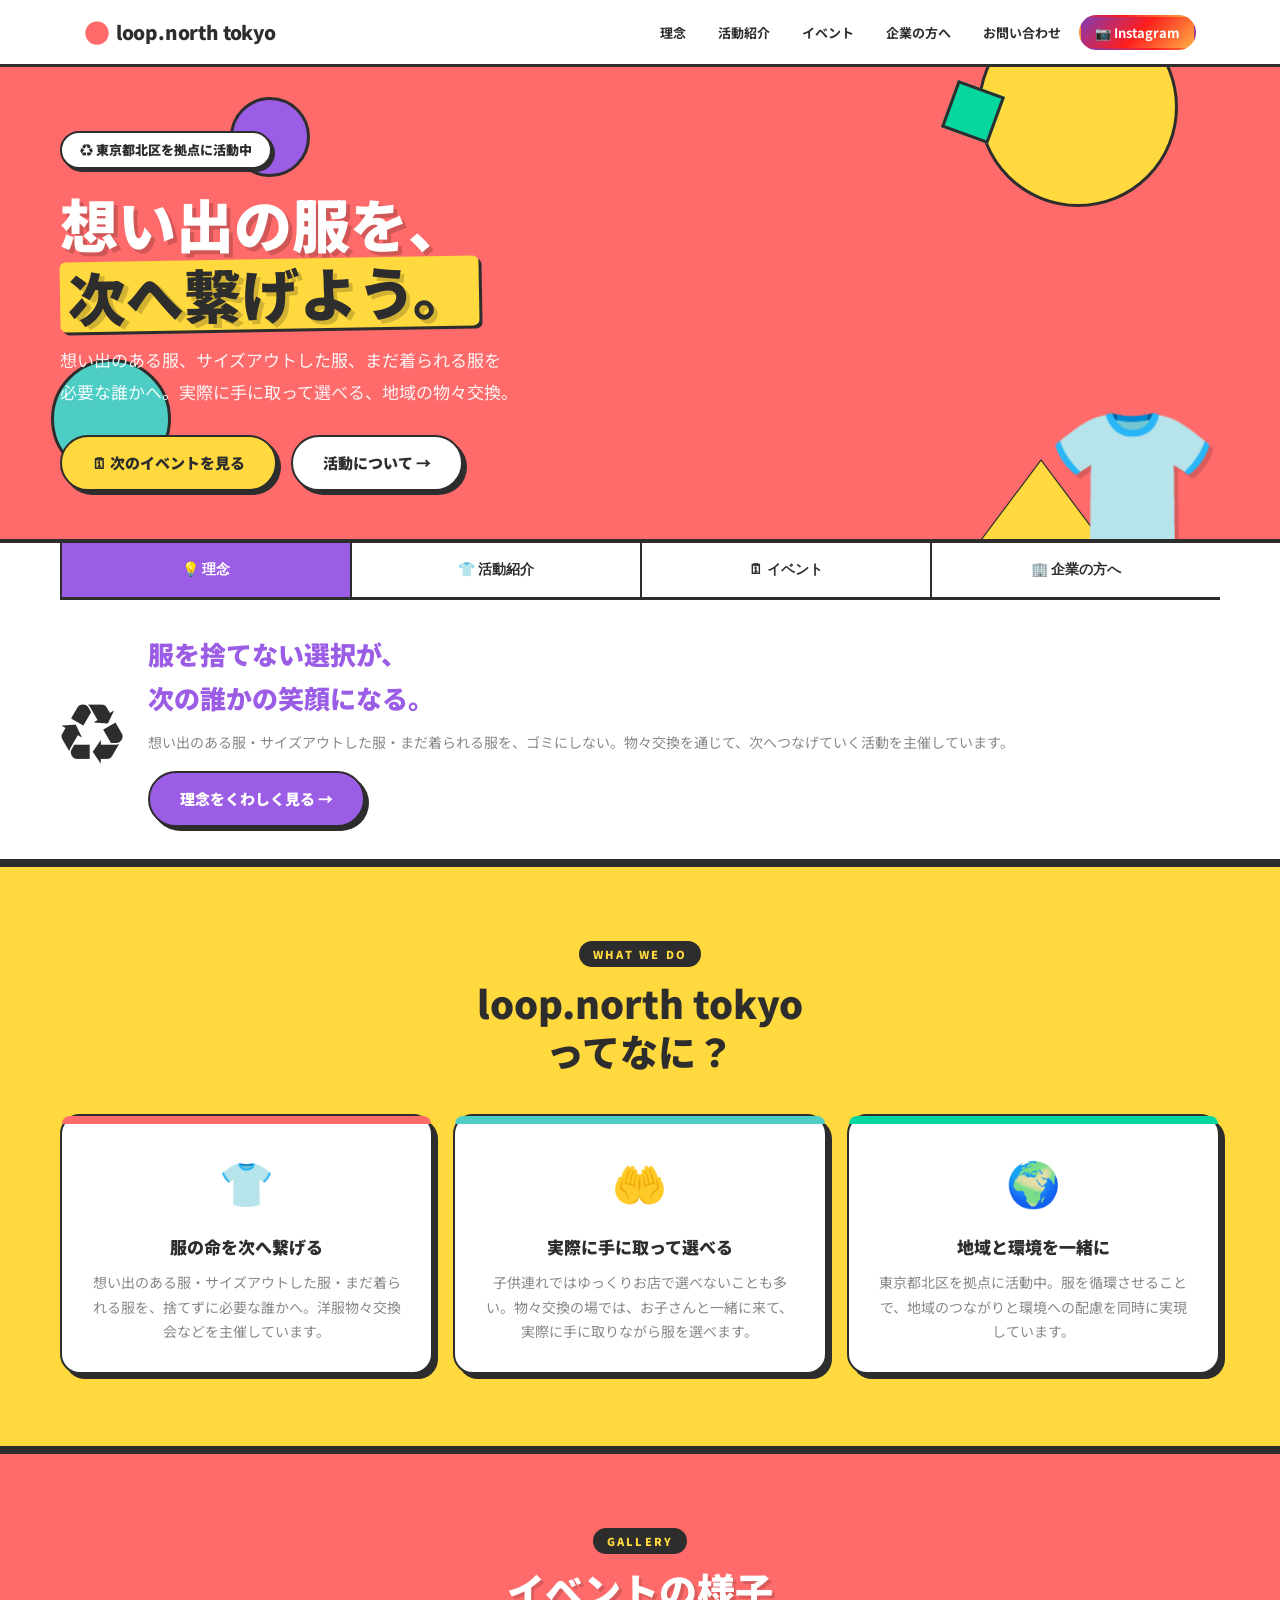
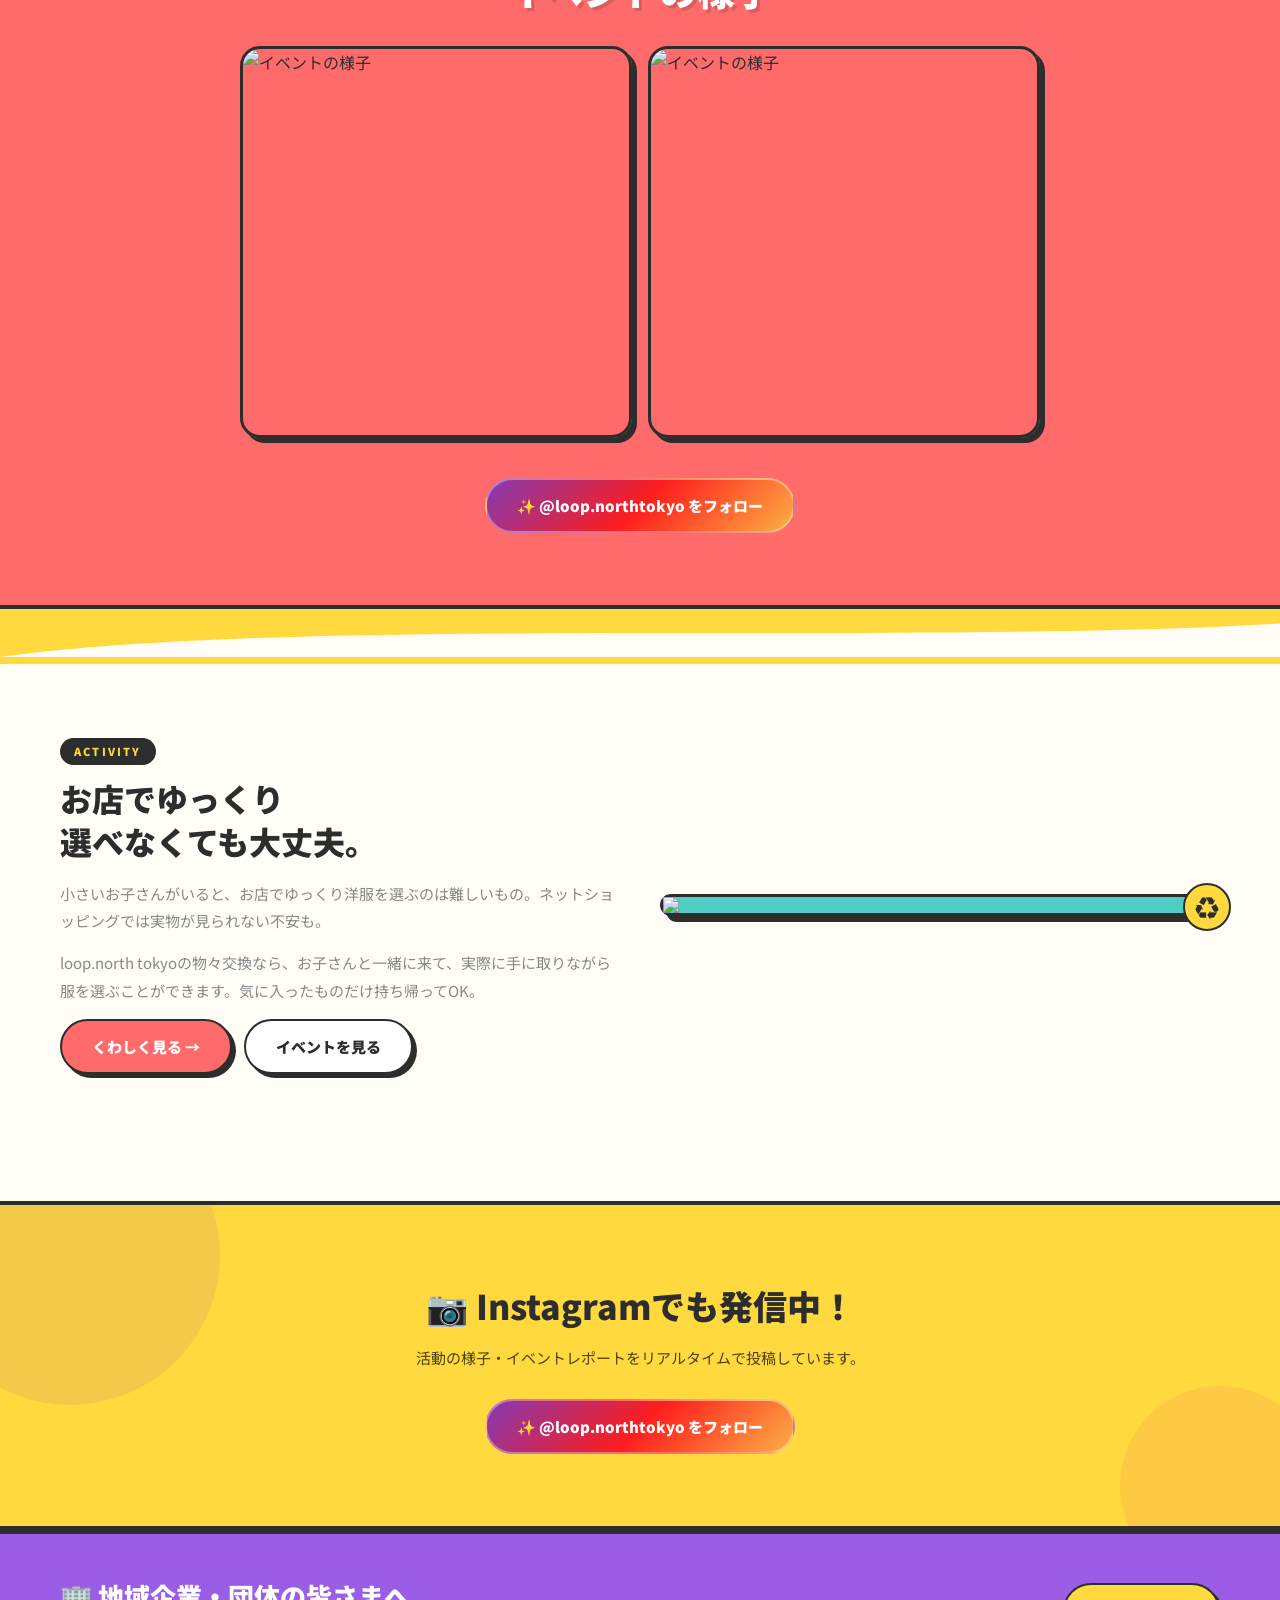
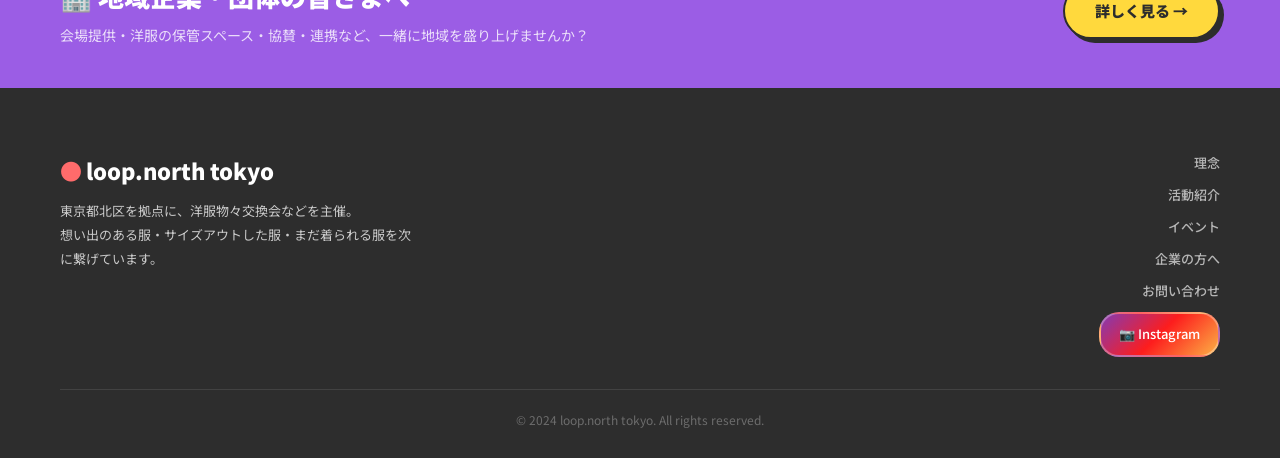
==== index.html @ 9714b1cc "Add files via upload" ====
<!DOCTYPE html>
<html lang="ja">
<head>
  <meta charset="UTF-8">
  <meta name="viewport" content="width=device-width, initial-scale=1.0">
  <title>loop.north tokyo | 洋服物々交換コミュニティ</title>
  <meta name="description" content="loop.north tokyoは東京都北区を拠点に、想い出のある洋服・サイズアウトした洋服・まだ着られる服を次に繋げる物々交換活動を主催しています。">
  <link rel="preconnect" href="https://fonts.googleapis.com">
  <link href="https://fonts.googleapis.com/css2?family=Noto+Sans+JP:wght@400;500;700;900&display=swap" rel="stylesheet">
  <link rel="stylesheet" href="style.css">
  <style>
    .hero {
      background: var(--coral);
      border-bottom: 4px solid var(--dark);
      position: relative;
      overflow: hidden;
      padding: 64px 24px 0;
    }
    .hero .c1 { position:absolute;width:200px;height:200px;background:var(--yellow);border-radius:50%;top:-60px;right:8%;border:3px solid var(--dark); }
    .hero .c2 { position:absolute;width:120px;height:120px;background:var(--mint);border-radius:50%;bottom:60px;left:4%;border:3px solid var(--dark); }
    .hero .c3 { position:absolute;width:80px;height:80px;background:var(--purple);border-radius:50%;top:30px;left:18%;border:3px solid var(--dark); }
    .hero .tri { position:absolute;bottom:-2px;right:14%;width:0;height:0;border-left:60px solid transparent;border-right:60px solid transparent;border-bottom:80px solid var(--yellow);filter:drop-shadow(0 -2px 0 var(--dark)); }
    .hero .sq  { position:absolute;top:20px;right:22%;width:50px;height:50px;background:var(--green);border:3px solid var(--dark);transform:rotate(20deg); }

    .hero-inner {
      max-width:1160px;margin:0 auto;
      display:grid;grid-template-columns:1fr auto;
      gap:32px;align-items:flex-end;
      position:relative;z-index:1;
    }
    .hero-text { padding-bottom:48px; }
    .hero-kicker {
      display:inline-flex;align-items:center;gap:8px;
      background:var(--white);border:2.5px solid var(--dark);
      border-radius:40px;padding:6px 18px;
      font-size:13px;font-weight:900;color:var(--dark);
      margin-bottom:20px;box-shadow:3px 3px 0 var(--dark);
    }
    .hero h1 {
      font-size:clamp(30px,6vw,58px);font-weight:900;
      line-height:1.2;color:var(--white);
      text-shadow:4px 4px 0 rgba(0,0,0,.18);margin-bottom:16px;
    }
    .hero h1 .hl {
      background:var(--yellow);color:var(--dark);
      padding:0 8px;border-radius:6px;
      display:inline-block;transform:rotate(-1deg);
      box-shadow:3px 3px 0 var(--dark);
    }
    .hero-desc { font-size:clamp(14px,2vw,17px);color:rgba(255,255,255,.92);line-height:1.85;margin-bottom:28px;max-width:500px; }
    .hero-btns { display:flex;gap:14px;flex-wrap:wrap; }
    .hero-visual { display:flex;align-items:flex-end;justify-content:center;padding-bottom:0; }
    .hero-visual .big-emoji { font-size:clamp(80px,12vw,140px);line-height:1;filter:drop-shadow(4px 4px 0 rgba(0,0,0,.15));animation:bounce 2.4s ease-in-out infinite; }
    @keyframes bounce { 0%,100%{transform:translateY(0)} 50%{transform:translateY(-14px)} }

    /* タブバナー */
    .tab-banner { background:var(--white);border-bottom:4px solid var(--dark);padding:0 24px; }
    .tab-banner-inner { max-width:1160px;margin:0 auto; }
    .tabs-bar { border-radius:0;border:none;background:transparent;gap:0; }
    .tab-btn { padding:18px 12px;font-size:14px;border-right:2px solid var(--dark);border-radius:0;border-top:none;border-bottom:none;border-left:none; }
    .tab-btn:first-child { border-left:2px solid var(--dark); }
    .tab-panel { padding:32px 0;border-top:3px solid var(--dark); }
    .tab-panel-grid { display:grid;grid-template-columns:auto 1fr;gap:24px;align-items:center; }
    .tab-panel-icon { font-size:64px;text-align:center; }
    .tab-panel h3 { font-size:clamp(18px,3vw,26px);font-weight:900;margin-bottom:10px; }
    .tab-panel p  { font-size:14px;color:var(--muted);line-height:1.8;margin-bottom:16px; }

    /* 特徴 */
    .features-section { background:var(--yellow);border-top:4px solid var(--dark);border-bottom:4px solid var(--dark); }
    .feature-card { text-align:center; }
    .feature-card .card-top { height:8px;border-radius:var(--radius) var(--radius) 0 0;margin:-28px -28px 20px; }
    .feature-icon { font-size:44px;margin-bottom:14px;display:block; }
    .feature-card h3 { font-size:17px;font-weight:900;margin-bottom:8px; }
    .feature-card p  { font-size:14px;color:var(--muted);line-height:1.75; }

    /* 活動紹介 */
    .activity-section { background:var(--bg); }
    .activity-grid { display:grid;grid-template-columns:1fr 1fr;gap:40px;align-items:center; }
    .activity-text h2 { font-size:clamp(22px,4vw,32px);font-weight:900;line-height:1.35;margin-bottom:16px; }
    .activity-text p  { font-size:15px;color:var(--muted);line-height:1.85;margin-bottom:14px; }
    .activity-visual {
      background:var(--mint);border:3px solid var(--dark);
      border-radius:var(--radius);box-shadow:6px 6px 0 var(--dark);
      padding:40px;text-align:center;font-size:64px;line-height:1.6;
      position:relative;
    }
    .activity-visual::before { content:'♻️';position:absolute;font-size:24px;top:-14px;right:-14px;background:var(--yellow);width:44px;height:44px;border-radius:50%;display:flex;align-items:center;justify-content:center;border:2.5px solid var(--dark); }

    /* Instagram */
    .ig-section { background:var(--yellow);border-top:4px solid var(--dark);border-bottom:4px solid var(--dark);padding:72px 24px;text-align:center;position:relative;overflow:hidden; }
    .ig-section::before { content:'';position:absolute;width:300px;height:300px;background:rgba(131,58,180,.1);border-radius:50%;top:-100px;left:-80px; }
    .ig-section::after  { content:'';position:absolute;width:200px;height:200px;background:rgba(255,107,107,.15);border-radius:50%;bottom:-60px;right:-40px; }
    .ig-section h2 { font-size:clamp(22px,4vw,34px);font-weight:900;color:var(--dark);margin-bottom:10px;position:relative;z-index:1; }
    .ig-section p  { font-size:15px;color:rgba(0,0,0,.7);margin-bottom:28px;position:relative;z-index:1; }
    .btn-ig { display:inline-flex;align-items:center;gap:10px;background:linear-gradient(135deg,#833ab4,#fd1d1d,#fcb045);color:var(--white);font-weight:900;font-size:16px;padding:16px 36px;border-radius:40px;border:3px solid rgba(255,255,255,.4);transition:all .2s;position:relative;z-index:1;box-shadow:0 6px 24px rgba(0,0,0,.3); }
    .btn-ig:hover { transform:translateY(-3px);box-shadow:0 10px 32px rgba(0,0,0,.4);opacity:1; }

    /* スポンサーストリップ */
    .sponsor-strip { background:var(--purple);border-top:4px solid var(--dark);border-bottom:4px solid var(--dark);padding:40px 24px; }
    .sponsor-strip-inner { max-width:1160px;margin:0 auto;display:flex;align-items:center;justify-content:space-between;gap:24px;flex-wrap:wrap; }
    .sponsor-strip h3 { font-size:clamp(18px,3vw,26px);font-weight:900;color:var(--white);margin-bottom:6px; }
    .sponsor-strip p  { font-size:14px;color:rgba(255,255,255,.8); }

    @media (max-width:768px) {
      .hero-inner { grid-template-columns:1fr; }
      .hero-visual { display:none; }
      .activity-grid { grid-template-columns:1fr; }
      .tab-panel-grid { grid-template-columns:1fr; }
      .tab-panel-icon { display:none; }
    }
  </style>
</head>
<body>

<header>
  <div class="header-inner">
    <a href="index.html" class="logo"><span class="logo-dot">●</span>loop.north tokyo</a>
    <nav><ul>
      <li><a href="about.html">理念</a></li>
      <li><a href="activity.html">活動紹介</a></li>
      <li><a href="events.html">イベント</a></li>
      <li><a href="sponsor.html">企業の方へ</a></li>
      <li><a href="contact.html">お問い合わせ</a></li>
      <li><a href="https://www.instagram.com/loop.northtokyo/" target="_blank" rel="noopener" class="nav-ig">📷 Instagram</a></li>
    </ul></nav>
    <button class="hamburger" aria-label="メニュー"><span></span><span></span><span></span></button>
  </div>
  <div class="mobile-nav"><ul>
    <li><a href="about.html">理念</a></li>
    <li><a href="activity.html">活動紹介</a></li>
    <li><a href="events.html">イベント</a></li>
    <li><a href="sponsor.html">企業の方へ</a></li>
    <li><a href="contact.html">お問い合わせ</a></li>
    <li><a href="https://www.instagram.com/loop.northtokyo/" target="_blank" rel="noopener">📷 Instagram</a></li>
  </ul></div>
</header>

<!-- ヒーローバナー -->
<div class="hero">
  <div class="c1"></div><div class="c2"></div><div class="c3"></div>
  <div class="sq"></div><div class="tri"></div>
  <div class="hero-inner">
    <div class="hero-text fade-up">
      <div class="hero-kicker">♻️ 東京都北区を拠点に活動中</div>
      <h1>想い出の服を、<br><span class="hl">次へ繋げよう。</span></h1>
      <p class="hero-desc">
        想い出のある服、サイズアウトした服、まだ着られる服を<br>
        必要な誰かへ。実際に手に取って選べる、地域の物々交換。
      </p>
      <div class="hero-btns">
        <a href="events.html" class="btn btn-yellow">🗓 次のイベントを見る</a>
        <a href="activity.html" class="btn btn-outline">活動について →</a>
      </div>
    </div>
    <div class="hero-visual fade-up d2">
      <div class="big-emoji">👕</div>
    </div>
  </div>
</div>

<!-- タブバナー -->
<div class="tab-banner">
  <div class="tab-banner-inner">
    <div class="tabs-bar" role="tablist">
      <button class="tab-btn t-nen active" onclick="switchTab('nen',this)" role="tab">💡 理念</button>
      <button class="tab-btn t-act"        onclick="switchTab('act',this)" role="tab">👕 活動紹介</button>
      <button class="tab-btn t-ev"         onclick="switchTab('ev', this)" role="tab">🗓 イベント</button>
      <button class="tab-btn t-biz"        onclick="switchTab('biz',this)" role="tab">🏢 企業の方へ</button>
    </div>

    <div class="tab-content active tab-panel" id="tab-nen">
      <div class="tab-panel-grid">
        <div class="tab-panel-icon">♻️</div>
        <div>
          <h3 style="color:var(--purple)">服を捨てない選択が、<br>次の誰かの笑顔になる。</h3>
          <p>想い出のある服・サイズアウトした服・まだ着られる服を、ゴミにしない。物々交換を通じて、次へつなげていく活動を主催しています。</p>
          <a href="about.html" class="btn btn-purple">理念をくわしく見る →</a>
        </div>
      </div>
    </div>

    <div class="tab-content tab-panel" id="tab-act">
      <div class="tab-panel-grid">
        <div class="tab-panel-icon">👗</div>
        <div>
          <h3 style="color:var(--coral)">お店でゆっくり選べない、<br>そんなパパ・ママへ。</h3>
          <p>子供が小さいとお店でゆっくり洋服を見られないことも。loop.north tokyoの物々交換なら、お子さんと一緒に来て、実際に手に取りながら服を選べます。</p>
          <a href="activity.html" class="btn btn-coral">活動をくわしく見る →</a>
        </div>
      </div>
    </div>

    <div class="tab-content tab-panel" id="tab-ev">
      <div class="tab-panel-grid">
        <div class="tab-panel-icon">📅</div>
        <div>
          <h3 style="color:var(--mint)">Googleカレンダーと連携して<br>最新情報をお届け！</h3>
          <p>イベントページで開催日・場所を確認できます。急な変更はInstagramでもお知らせします。フォローしておくと便利です。</p>
          <div style="display:flex;gap:12px;flex-wrap:wrap;">
            <a href="events.html" class="btn btn-mint">イベント情報を見る →</a>
            <a href="https://www.instagram.com/loop.northtokyo/" target="_blank" rel="noopener" class="btn-ig-grad">✨ @loop.northtokyo</a>
          </div>
        </div>
      </div>
    </div>

    <div class="tab-content tab-panel" id="tab-biz">
      <div class="tab-panel-grid">
        <div class="tab-panel-icon">🤝</div>
        <div>
          <h3 style="color:#b08900">地域の子育て家庭と、<br>つながりませんか。</h3>
          <p>会場提供・洋服の保管スペース提供・協賛・共同PRなど、地域企業・団体の皆さまとの連携を歓迎しています。SDGs・ESGのPRにもつながります。</p>
          <a href="sponsor.html" class="btn btn-yellow">企業向けページを見る →</a>
        </div>
      </div>
    </div>
  </div>
</div>

<!-- 3つの特徴 -->
<section class="features-section">
  <div class="section-inner">
    <div class="text-center" style="margin-bottom:40px">
      <span class="section-label fade-up">WHAT WE DO</span>
      <h2 class="section-title fade-up d1">loop.north tokyo<br>ってなに？</h2>
    </div>
    <div class="card-grid">
      <div class="card feature-card fade-up d1">
        <div class="card-top" style="background:var(--coral)"></div>
        <span class="feature-icon">👕</span>
        <h3>服の命を次へ繋げる</h3>
        <p>想い出のある服・サイズアウトした服・まだ着られる服を、捨てずに必要な誰かへ。洋服物々交換会などを主催しています。</p>
      </div>
      <div class="card feature-card fade-up d2">
        <div class="card-top" style="background:var(--mint)"></div>
        <span class="feature-icon">🤲</span>
        <h3>実際に手に取って選べる</h3>
        <p>子供連れではゆっくりお店で選べないことも多い。物々交換の場では、お子さんと一緒に来て、実際に手に取りながら服を選べます。</p>
      </div>
      <div class="card feature-card fade-up d3">
        <div class="card-top" style="background:var(--green)"></div>
        <span class="feature-icon">🌍</span>
        <h3>地域と環境を一緒に</h3>
        <p>東京都北区を拠点に活動中。服を循環させることで、地域のつながりと環境への配慮を同時に実現しています。</p>
      </div>
    </div>
  </div>
</section>

<!-- 写真ギャラリー -->
<section style="background:var(--coral);border-top:4px solid var(--dark);border-bottom:4px solid var(--dark);">
  <div class="section-inner">
    <div class="text-center" style="margin-bottom:32px;">
      <span class="section-label fade-up">GALLERY</span>
      <h2 class="section-title fade-up d1" style="color:var(--white);text-shadow:3px 3px 0 rgba(0,0,0,.15);">イベントの様子</h2>
    </div>
    <div style="display:grid;grid-template-columns:repeat(2,1fr);gap:16px;max-width:800px;margin:0 auto;">
      <div class="fade-up d1" style="border:3px solid var(--dark);border-radius:var(--radius);box-shadow:5px 5px 0 var(--dark);overflow:hidden;aspect-ratio:1/1;">
        <img src="img活動/IMG_5477.PNG" alt="イベントの様子" style="width:100%;height:100%;object-fit:cover;display:block;">
      </div>
      <div class="fade-up d2" style="border:3px solid var(--dark);border-radius:var(--radius);box-shadow:5px 5px 0 var(--dark);overflow:hidden;aspect-ratio:1/1;">
        <img src="img活動/IMG_5478.PNG" alt="イベントの様子" style="width:100%;height:100%;object-fit:cover;display:block;">
      </div>
    </div>
    <div class="text-center mt-40 fade-up d4">
      <a href="https://www.instagram.com/loop.northtokyo/" target="_blank" rel="noopener" class="btn-ig-grad">✨ @loop.northtokyo をフォロー</a>
    </div>
  </div>
</section>

<!-- 波 -->
<div style="background:var(--yellow)"><svg viewBox="0 0 1440 48" preserveAspectRatio="none" height="48"><path d="M0,48 C360,0 1080,48 1440,0 L1440,48 Z" fill="#FFFDF5"/></svg></div>

<!-- 活動紹介 -->
<section class="activity-section">
  <div class="section-inner">
    <div class="activity-grid">
      <div class="activity-text">
        <span class="section-label fade-up">ACTIVITY</span>
        <h2 class="fade-up d1">お店でゆっくり<br>選べなくても大丈夫。</h2>
        <p class="fade-up d2">小さいお子さんがいると、お店でゆっくり洋服を選ぶのは難しいもの。ネットショッピングでは実物が見られない不安も。</p>
        <p class="fade-up d2">loop.north tokyoの物々交換なら、お子さんと一緒に来て、実際に手に取りながら服を選ぶことができます。気に入ったものだけ持ち帰ってOK。</p>
        <div style="display:flex;gap:12px;flex-wrap:wrap;" class="fade-up d3">
          <a href="activity.html" class="btn btn-coral">くわしく見る →</a>
          <a href="events.html" class="btn btn-outline">イベントを見る</a>
        </div>
      </div>
      <div class="activity-visual fade-up d2" style="padding:0;font-size:0;">
        <img src="img活動/IMG_5474.PNG" alt="イベントの様子" style="width:100%;height:100%;object-fit:cover;display:block;">
      </div>
    </div>
  </div>
</section>

<!-- 波 -->
<div style="background:var(--bg)"><svg viewBox="0 0 1440 48" preserveAspectRatio="none" height="48"><path d="M0,0 C360,48 1080,0 1440,48 L1440,0 Z" fill="#FFFDF5"/></svg></div>

<!-- Instagram -->
<section class="ig-section">
  <h2 class="fade-up">📷 Instagramでも発信中！</h2>
  <p class="fade-up d1">活動の様子・イベントレポートをリアルタイムで投稿しています。</p>
  <a href="https://www.instagram.com/loop.northtokyo/" target="_blank" rel="noopener" class="btn-ig-grad fade-up d2">✨ @loop.northtokyo をフォロー</a>
</section>

<!-- 企業向けストリップ -->
<div class="sponsor-strip">
  <div class="sponsor-strip-inner">
    <div class="fade-up">
      <h3>🏢 地域企業・団体の皆さまへ</h3>
      <p>会場提供・洋服の保管スペース・協賛・連携など、一緒に地域を盛り上げませんか？</p>
    </div>
    <a href="sponsor.html" class="btn btn-yellow fade-up d1">詳しく見る →</a>
  </div>
</div>

<footer>
  <div class="footer-inner">
    <div>
      <div class="footer-logo"><span class="dot">●</span> loop.north tokyo</div>
      <p class="footer-desc">東京都北区を拠点に、洋服物々交換会などを主催。<br>想い出のある服・サイズアウトした服・まだ着られる服を次に繋げています。</p>
    </div>
    <div class="footer-links">
      <a href="about.html">理念</a>
      <a href="activity.html">活動紹介</a>
      <a href="events.html">イベント</a>
      <a href="sponsor.html">企業の方へ</a>
      <a href="contact.html">お問い合わせ</a>
      <a href="https://www.instagram.com/loop.northtokyo/" target="_blank" rel="noopener" class="footer-ig">📷 Instagram</a>
    </div>
  </div>
  <p class="footer-copy">© 2024 loop.north tokyo. All rights reserved.</p>
</footer>

<script src="script.js"></script>
<script>
function switchTab(id, btn) {
  document.querySelectorAll('.tab-content').forEach(el => el.classList.remove('active'));
  document.getElementById('tab-' + id).classList.add('active');
  document.querySelectorAll('.tab-btn').forEach(el => el.classList.remove('active'));
  btn.classList.add('active');
}
</script>
</body>
</html>
---- style.css ----
/* ============================
   loop.north tokyo — POP STYLE
   ============================ */

@import url('https://fonts.googleapis.com/css2?family=Noto+Sans+JP:wght@400;500;700;900&display=swap');

:root {
  --coral:   #FF6B6B;
  --yellow:  #FFD93D;
  --mint:    #4ECDC4;
  --purple:  #9B5DE5;
  --blue:    #4895EF;
  --green:   #06D6A0;
  --dark:    #2D2D2D;
  --bg:      #FFFDF5;
  --white:   #FFFFFF;
  --border:  #EDE8DF;
  --text:    #2D2D2D;
  --muted:   #888;
  --shadow:  0 6px 24px rgba(0,0,0,0.08);
  --radius:  20px;
  --radius-sm: 12px;
}

* { margin:0; padding:0; box-sizing:border-box; }

body {
  font-family: 'Noto Sans JP', 'Hiragino Sans', sans-serif;
  background: var(--bg);
  color: var(--text);
  line-height: 1.7;
  font-size: 16px;
  overflow-x: hidden;
}

img { max-width:100%; height:auto; }
a { color: var(--coral); text-decoration:none; transition: opacity .2s; }
a:hover { opacity:.75; }

/* ============================
   ヘッダー
   ============================ */
header {
  background: var(--white);
  border-bottom: 3px solid var(--dark);
  position: sticky;
  top: 0;
  z-index: 200;
}
.header-inner {
  max-width: 1160px;
  margin: 0 auto;
  padding: 0 24px;
  display: flex;
  align-items: center;
  justify-content: space-between;
  height: 64px;
}
.logo {
  font-size: 19px;
  font-weight: 900;
  color: var(--dark);
  letter-spacing: -.01em;
  display: flex;
  align-items: center;
  gap: 6px;
}
.logo-dot { color: var(--coral); font-size: 26px; line-height: 1; }

nav ul {
  list-style: none;
  display: flex;
  gap: 4px;
  align-items: center;
}
nav ul li a {
  color: var(--dark);
  font-size: 13px;
  font-weight: 700;
  padding: 6px 12px;
  border-radius: 20px;
  transition: all .2s;
  border: 2px solid transparent;
}
nav ul li a:hover {
  background: var(--yellow);
  border-color: var(--dark);
  color: var(--dark);
  opacity: 1;
}
.nav-ig {
  background: linear-gradient(135deg,#833ab4,#fd1d1d,#fcb045) !important;
  color: var(--white) !important;
  border-color: transparent !important;
  padding: 6px 14px !important;
}
.nav-ig:hover {
  opacity: .85 !important;
  transform: translateY(-1px);
}

.hamburger {
  display: none;
  flex-direction: column;
  gap: 5px;
  cursor: pointer;
  background: none;
  border: none;
  padding: 6px;
}
.hamburger span {
  display: block;
  width: 26px;
  height: 3px;
  background: var(--dark);
  border-radius: 3px;
  transition: all .3s;
}
.hamburger.open span:nth-child(1) { transform: translateY(8px) rotate(45deg); }
.hamburger.open span:nth-child(2) { opacity: 0; }
.hamburger.open span:nth-child(3) { transform: translateY(-8px) rotate(-45deg); }

.mobile-nav {
  display: none;
  background: var(--white);
  border-top: 2px solid var(--dark);
}
.mobile-nav.open { display: block; }
.mobile-nav ul { list-style: none; }
.mobile-nav ul li a {
  display: block;
  padding: 14px 24px;
  color: var(--dark);
  font-size: 15px;
  font-weight: 700;
  border-bottom: 1px solid var(--border);
}

/* ============================
   ページヒーロー（サブページ）
   ============================ */
.page-hero {
  padding: 64px 24px 52px;
  text-align: center;
  position: relative;
  overflow: hidden;
}
.page-hero h1 {
  font-size: clamp(28px, 6vw, 48px);
  font-weight: 900;
  color: var(--white);
  position: relative;
  z-index: 1;
  text-shadow: 3px 3px 0 rgba(0,0,0,0.15);
}
.page-hero .sub {
  font-size: 15px;
  color: rgba(255,255,255,.85);
  position: relative;
  z-index: 1;
  margin-top: 8px;
}

/* 幾何学デコ */
.deco {
  position: absolute;
  border-radius: 50%;
  opacity: .25;
  pointer-events: none;
}

/* ============================
   セクション共通
   ============================ */
section { padding: 72px 24px; }
.section-inner { max-width: 1160px; margin: 0 auto; }

.section-label {
  display: inline-block;
  background: var(--dark);
  color: var(--yellow);
  font-size: 11px;
  font-weight: 900;
  letter-spacing: .2em;
  padding: 4px 14px;
  border-radius: 20px;
  margin-bottom: 12px;
}
.section-title {
  font-size: clamp(24px, 4vw, 38px);
  font-weight: 900;
  line-height: 1.25;
  margin-bottom: 8px;
}
.section-lead { font-size: 15px; color: var(--muted); margin-bottom: 40px; }

/* Instagram グラデーションボタン（共通） */
.btn-ig-grad {
  display:inline-flex;align-items:center;gap:8px;
  background:linear-gradient(135deg,#833ab4,#fd1d1d,#fcb045);
  color:var(--white);font-weight:900;font-size:15px;
  padding:13px 30px;border-radius:40px;
  border:2.5px solid rgba(255,255,255,.35);
  transition:all .2s;text-decoration:none;
}
.btn-ig-grad:hover { transform:translateY(-3px);box-shadow:0 8px 24px rgba(0,0,0,.3);opacity:1; }

/* ============================
   カード
   ============================ */
.card {
  background: var(--white);
  border-radius: var(--radius);
  border: 2.5px solid var(--dark);
  box-shadow: 5px 5px 0 var(--dark);
  padding: 28px;
  transition: transform .2s, box-shadow .2s;
}
.card:hover {
  transform: translate(-2px, -2px);
  box-shadow: 7px 7px 0 var(--dark);
}
.card-grid { display: grid; grid-template-columns: repeat(auto-fit, minmax(280px, 1fr)); gap: 20px; }

/* ============================
   ボタン
   ============================ */
.btn {
  display: inline-block;
  padding: 13px 30px;
  border-radius: 40px;
  font-weight: 900;
  font-size: 15px;
  cursor: pointer;
  transition: all .15s;
  border: 2.5px solid var(--dark);
  text-align: center;
  white-space: nowrap;
  box-shadow: 4px 4px 0 var(--dark);
}
.btn:hover { transform: translate(-2px,-2px); box-shadow: 6px 6px 0 var(--dark); opacity: 1; }
.btn:active { transform: translate(2px,2px); box-shadow: 2px 2px 0 var(--dark); }

.btn-coral  { background: var(--coral);  color: var(--white); }
.btn-yellow { background: var(--yellow); color: var(--dark); }
.btn-mint   { background: var(--mint);   color: var(--white); }
.btn-purple { background: var(--purple); color: var(--white); }
.btn-outline{ background: var(--white);  color: var(--dark);  }
.btn-dark   { background: var(--dark);   color: var(--white); }

/* ============================
   タブ
   ============================ */
.tabs-bar {
  display: flex;
  gap: 0;
  border: 2.5px solid var(--dark);
  border-radius: var(--radius);
  overflow: hidden;
  background: var(--dark);
}
.tab-btn {
  flex: 1;
  padding: 14px 8px;
  font-size: 13px;
  font-weight: 900;
  border: none;
  cursor: pointer;
  background: var(--white);
  color: var(--dark);
  border-right: 2px solid var(--dark);
  transition: all .15s;
  text-align: center;
}
.tab-btn:last-child { border-right: none; }
.tab-btn:hover { background: var(--yellow); }
.tab-btn.active { color: var(--white); }
.tab-btn.active.t-nen    { background: var(--purple); }
.tab-btn.active.t-act    { background: var(--coral); }
.tab-btn.active.t-ev     { background: var(--mint); color: var(--dark); }
.tab-btn.active.t-biz    { background: var(--yellow); color: var(--dark); }

.tab-content { display: none; }
.tab-content.active { display: block; }

/* ============================
   波形区切り
   ============================ */
.wave-divider {
  line-height: 0;
  overflow: hidden;
}
.wave-divider svg { display: block; width: 100%; }

/* ============================
   フッター
   ============================ */
footer {
  background: var(--dark);
  color: rgba(255,255,255,.75);
  padding: 56px 24px 28px;
  border-top: 4px solid var(--dark);
}
.footer-inner {
  max-width: 1160px;
  margin: 0 auto;
  display: grid;
  grid-template-columns: 1fr auto;
  gap: 32px;
  padding-bottom: 32px;
  border-bottom: 1px solid rgba(255,255,255,.1);
}
.footer-logo {
  font-size: 22px;
  font-weight: 900;
  color: var(--white);
  margin-bottom: 10px;
  display: flex;
  align-items: center;
  gap: 4px;
}
.footer-logo .dot { color: var(--coral); }
.footer-desc { font-size: 13px; line-height: 1.85; max-width: 360px; }
.footer-links {
  display: flex;
  flex-direction: column;
  gap: 10px;
  align-items: flex-end;
}
.footer-links a { color: rgba(255,255,255,.65); font-size: 13px; font-weight: 500; }
.footer-links a:hover { color: var(--yellow); opacity: 1; }
.footer-ig {
  display: inline-flex;
  align-items: center;
  gap: 6px;
  background: linear-gradient(135deg,#833ab4,#fd1d1d,#fcb045);
  color: var(--white) !important;
  padding: 9px 18px;
  border-radius: 20px;
  font-weight: 700;
  font-size: 13px;
  border: 2px solid rgba(255,255,255,.3);
}
.footer-copy {
  max-width: 1160px;
  margin: 20px auto 0;
  font-size: 12px;
  color: rgba(255,255,255,.3);
  text-align: center;
}

/* ============================
   アニメーション
   ============================ */
.fade-up {
  opacity: 0;
  transform: translateY(24px);
  transition: opacity .55s ease, transform .55s ease;
}
.fade-up.visible { opacity: 1; transform: translateY(0); }
.d1 { transition-delay:.1s; } .d2 { transition-delay:.2s; }
.d3 { transition-delay:.3s; } .d4 { transition-delay:.4s; }

/* ============================
   ユーティリティ
   ============================ */
.text-center { text-align: center; }
.mt-8  { margin-top:8px; }
.mt-16 { margin-top:16px; }
.mt-24 { margin-top:24px; }
.mt-40 { margin-top:40px; }

/* ============================
   レスポンシブ
   ============================ */
@media (max-width: 900px) {
  nav { display: none; }
  .hamburger { display: flex; }
}
@media (max-width: 640px) {
  section { padding: 52px 16px; }
  .footer-inner { grid-template-columns: 1fr; }
  .footer-links { align-items: flex-start; }
  .tab-btn { font-size: 11px; padding: 12px 4px; }
}
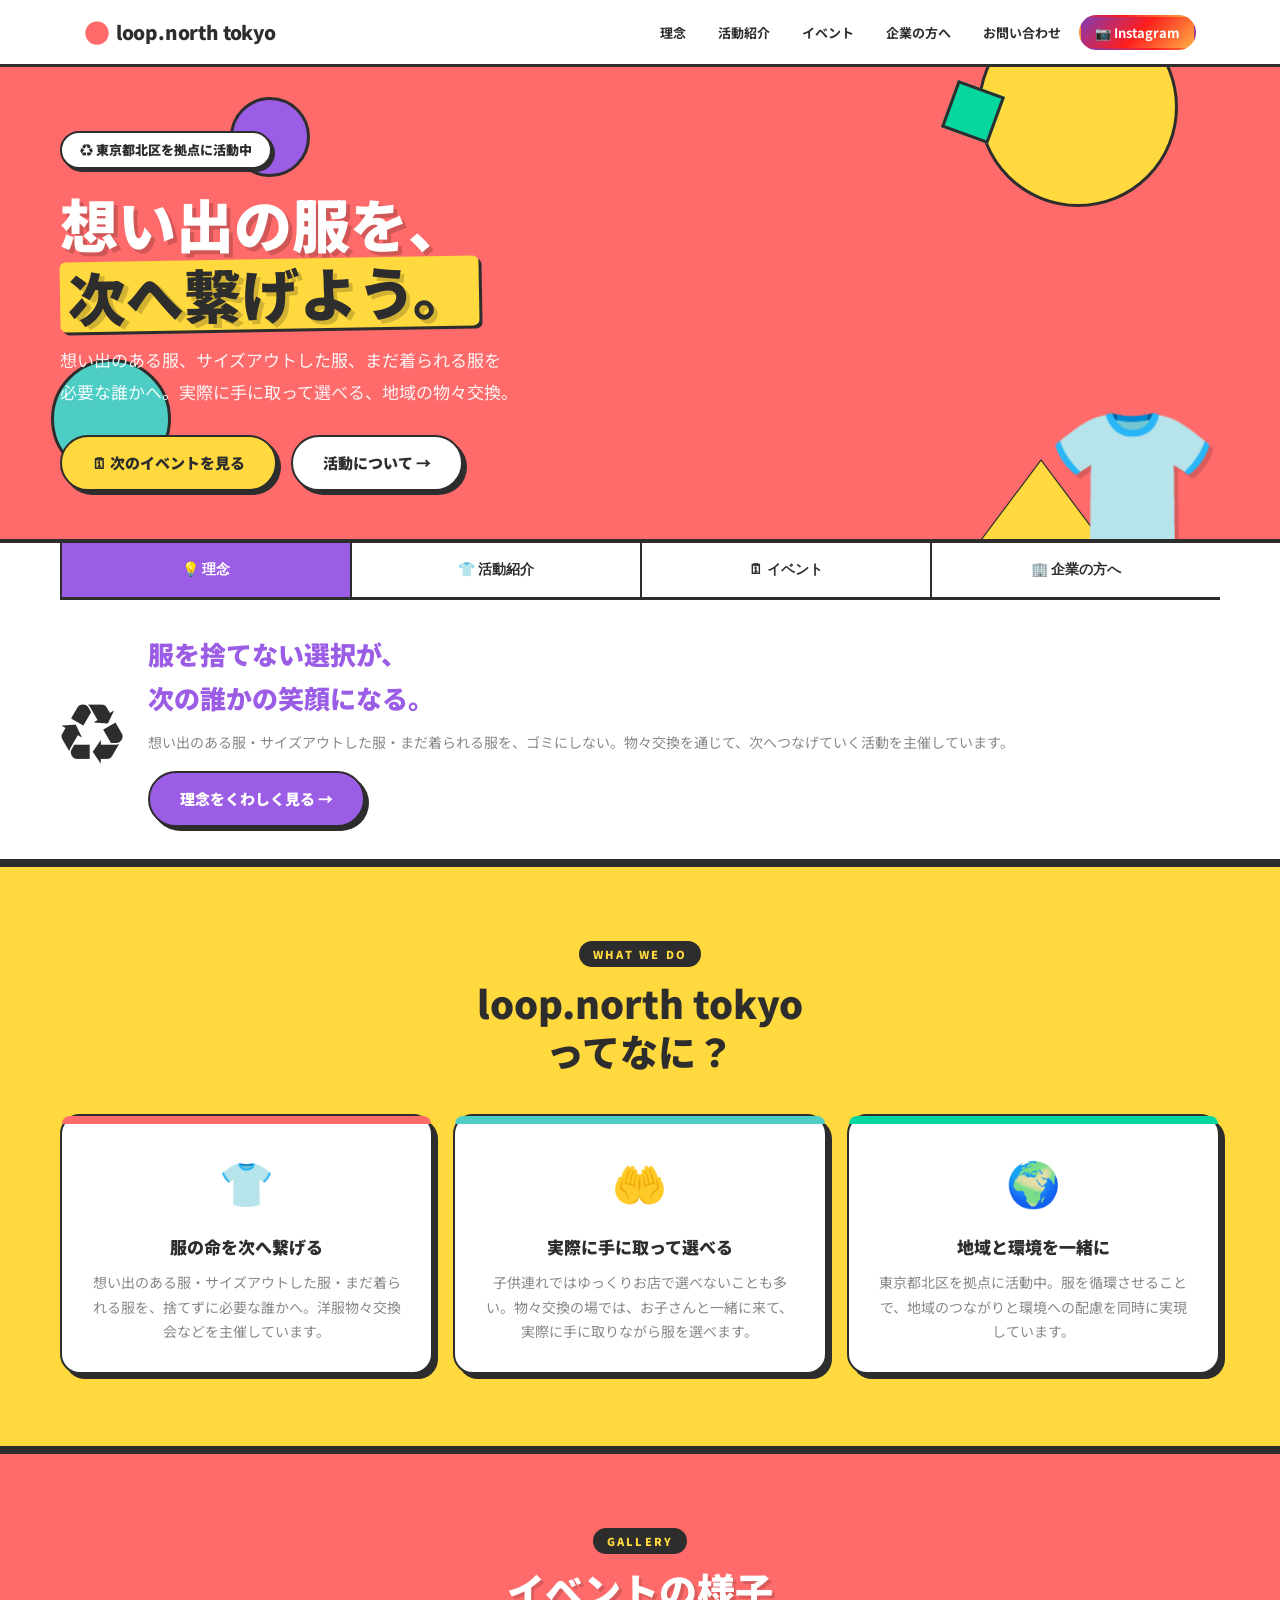
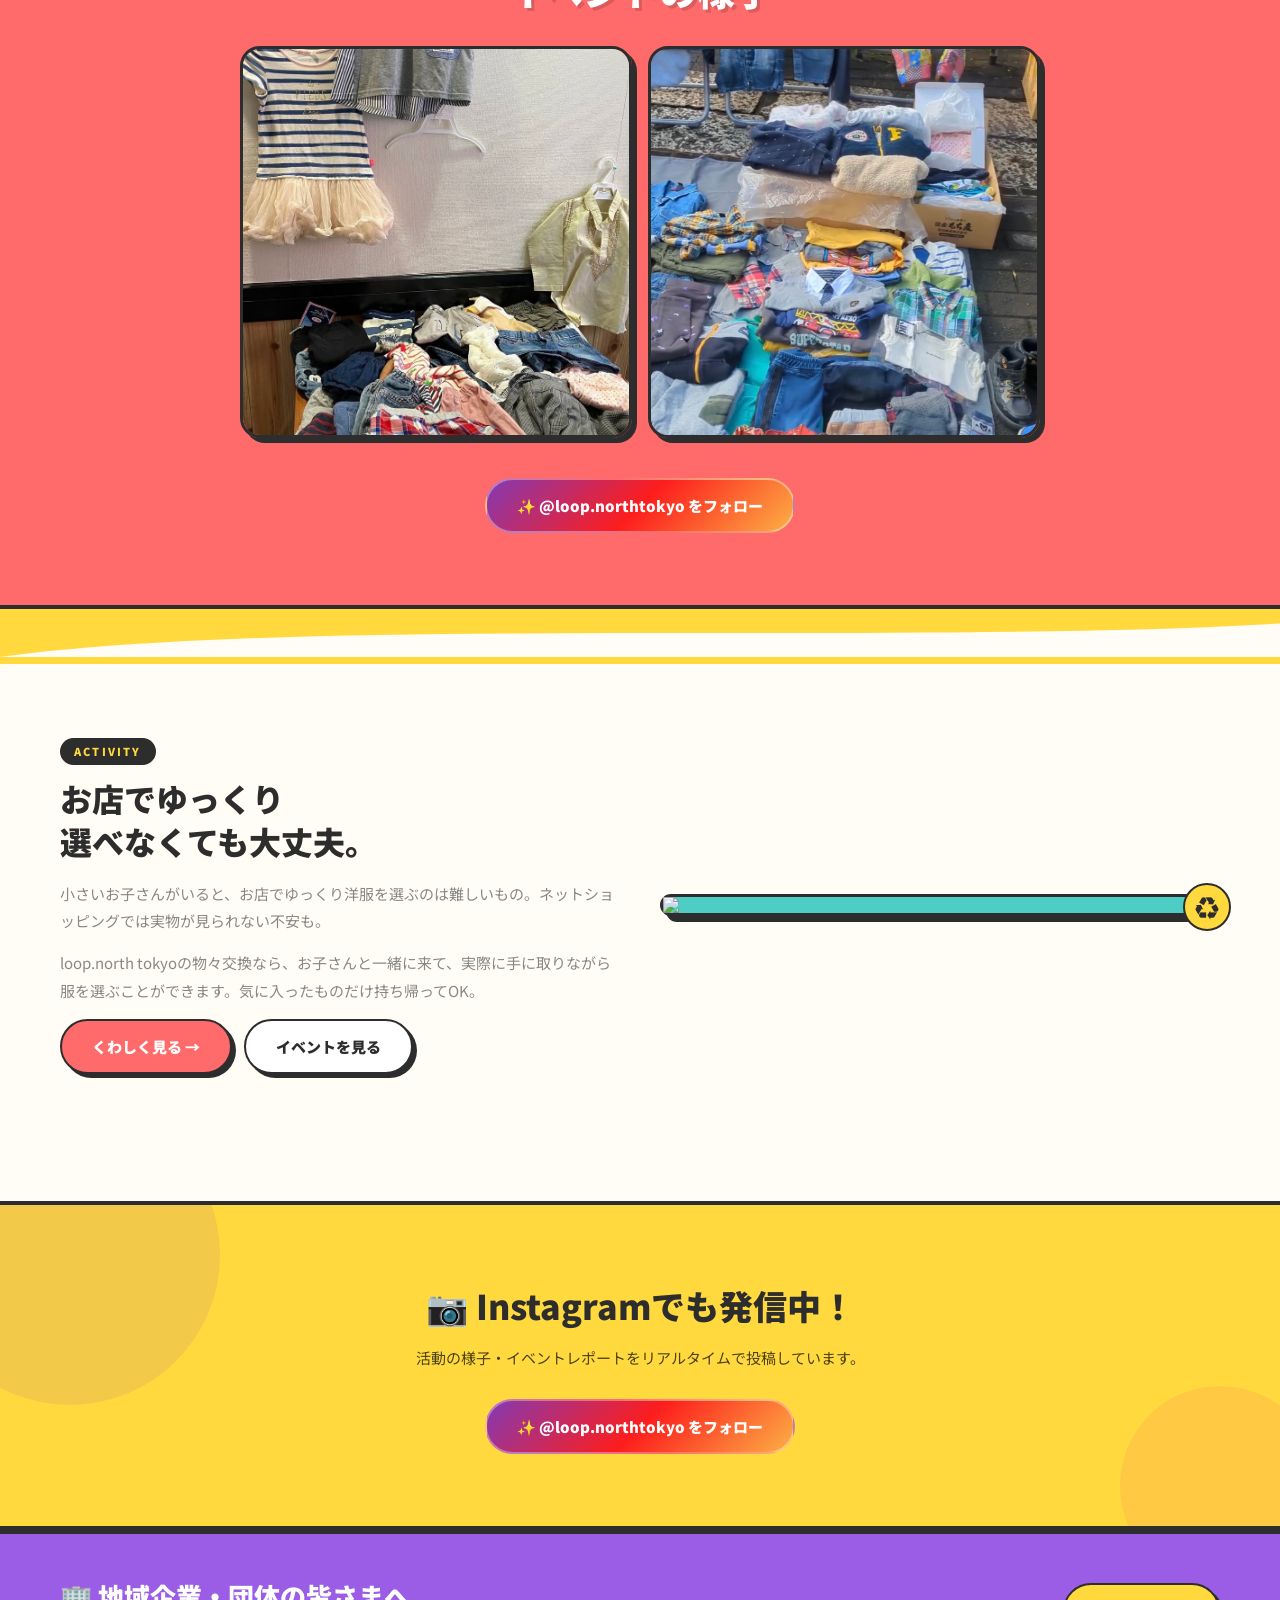
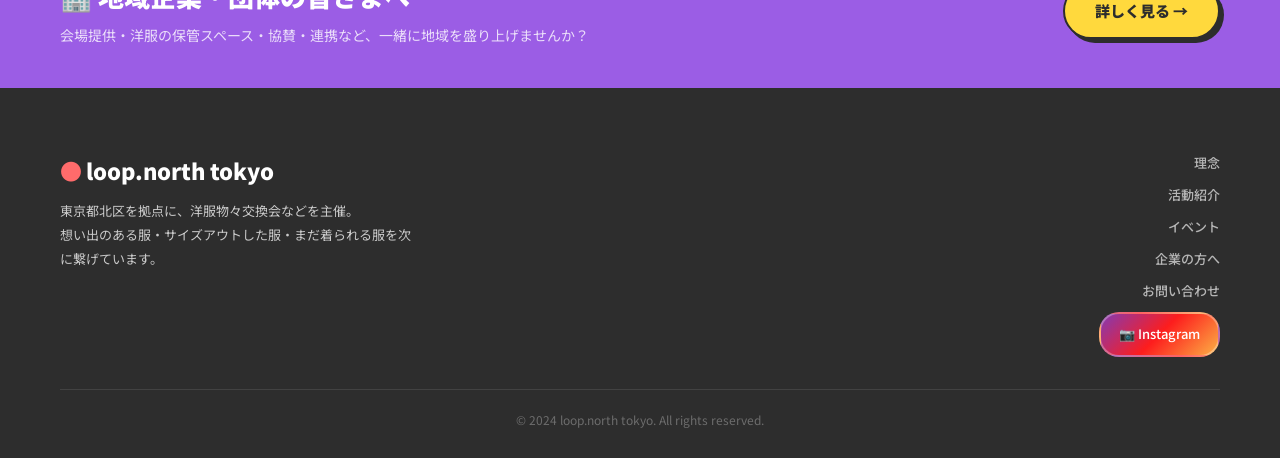
==== commit 066e1702: "Update index.html" ====
--- a/index.html
+++ b/index.html
@@ -256,10 +256,10 @@
     </div>
     <div style="display:grid;grid-template-columns:repeat(2,1fr);gap:16px;max-width:800px;margin:0 auto;">
       <div class="fade-up d1" style="border:3px solid var(--dark);border-radius:var(--radius);box-shadow:5px 5px 0 var(--dark);overflow:hidden;aspect-ratio:1/1;">
-        <img src="img活動/IMG_5477.PNG" alt="イベントの様子" style="width:100%;height:100%;object-fit:cover;display:block;">
+        <img src="imgkatudo/IMG_5477.PNG" alt="イベントの様子" style="width:100%;height:100%;object-fit:cover;display:block;">
       </div>
       <div class="fade-up d2" style="border:3px solid var(--dark);border-radius:var(--radius);box-shadow:5px 5px 0 var(--dark);overflow:hidden;aspect-ratio:1/1;">
-        <img src="img活動/IMG_5478.PNG" alt="イベントの様子" style="width:100%;height:100%;object-fit:cover;display:block;">
+        <img src="imgkatudo/IMG_5478.PNG" alt="イベントの様子" style="width:100%;height:100%;object-fit:cover;display:block;">
       </div>
     </div>
     <div class="text-center mt-40 fade-up d4">
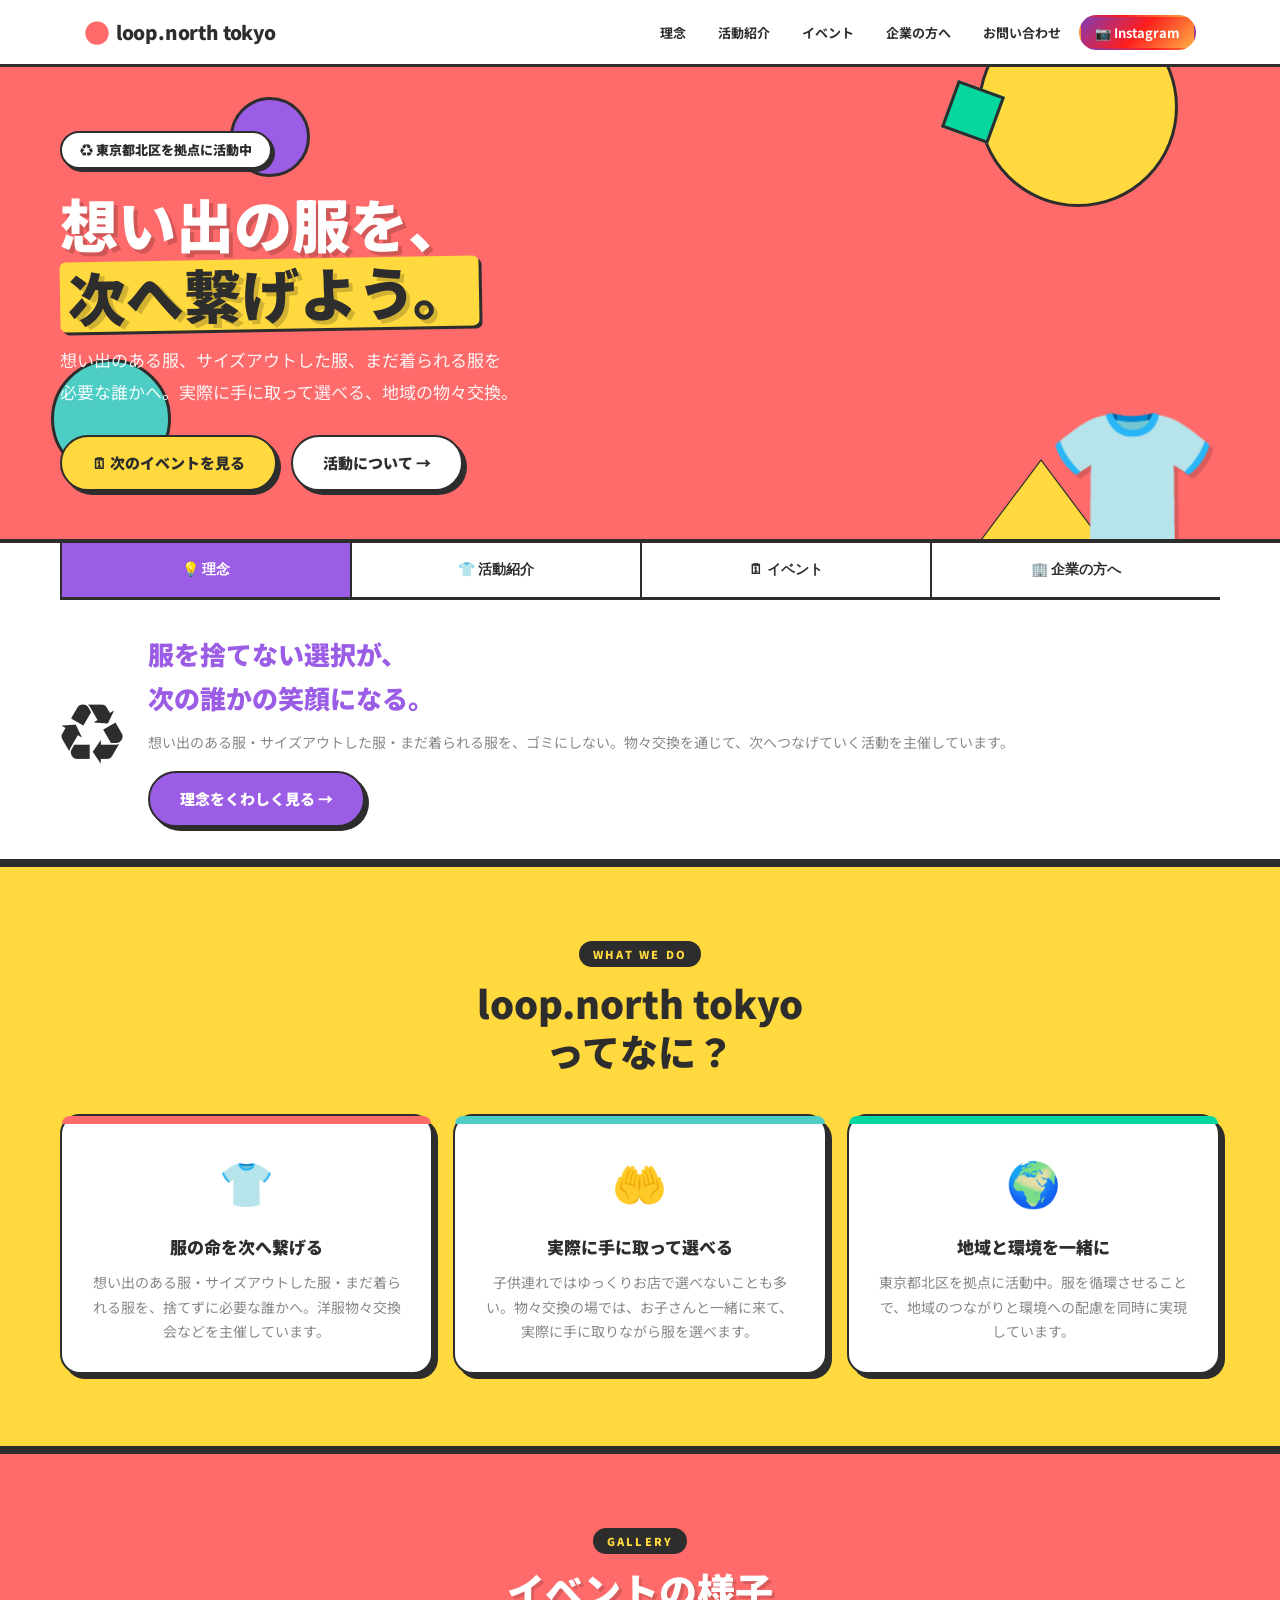
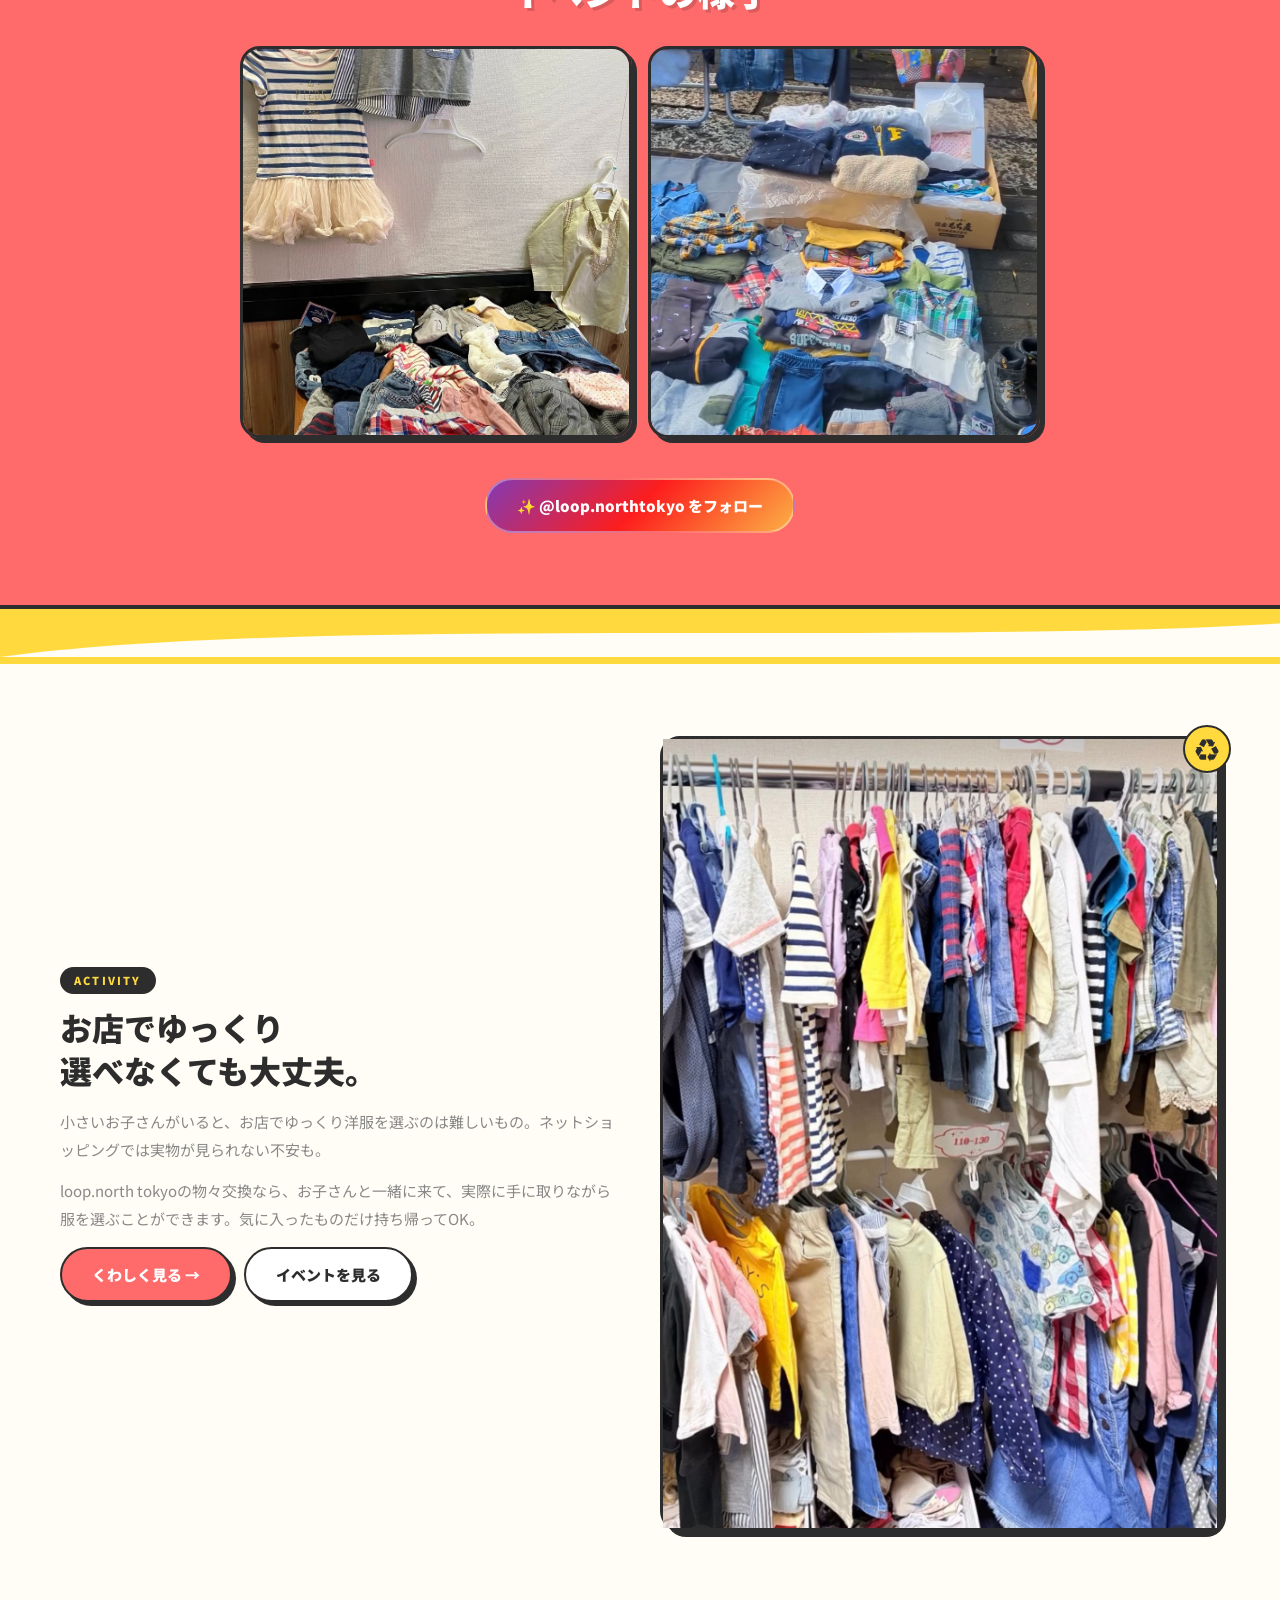
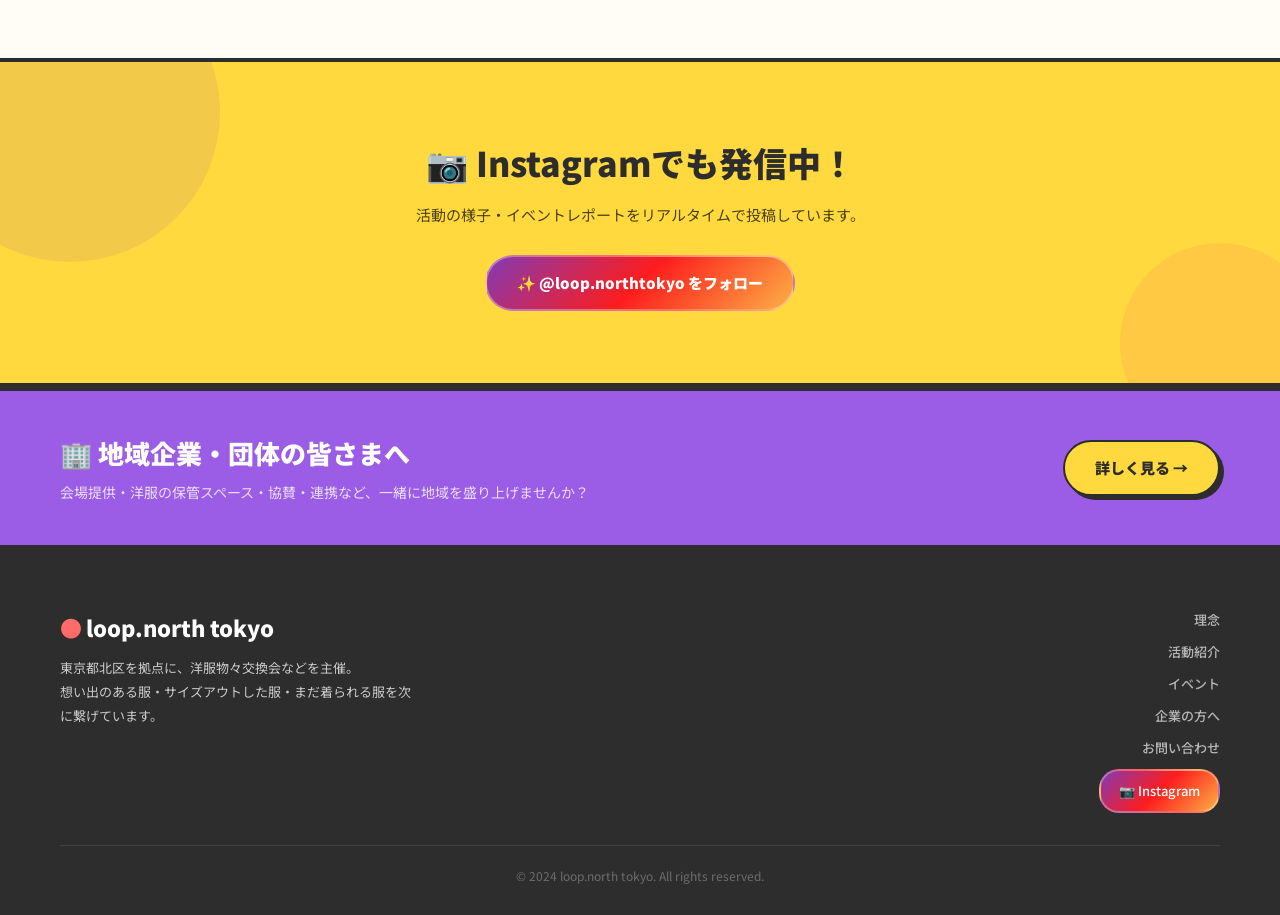
==== commit fc9049e9: "Update index.html" ====
--- a/index.html
+++ b/index.html
@@ -286,7 +286,7 @@
         </div>
       </div>
       <div class="activity-visual fade-up d2" style="padding:0;font-size:0;">
-        <img src="img活動/IMG_5474.PNG" alt="イベントの様子" style="width:100%;height:100%;object-fit:cover;display:block;">
+        <img src="imgkatudo/IMG_5474.PNG" alt="イベントの様子" style="width:100%;height:100%;object-fit:cover;display:block;">
       </div>
     </div>
   </div>
